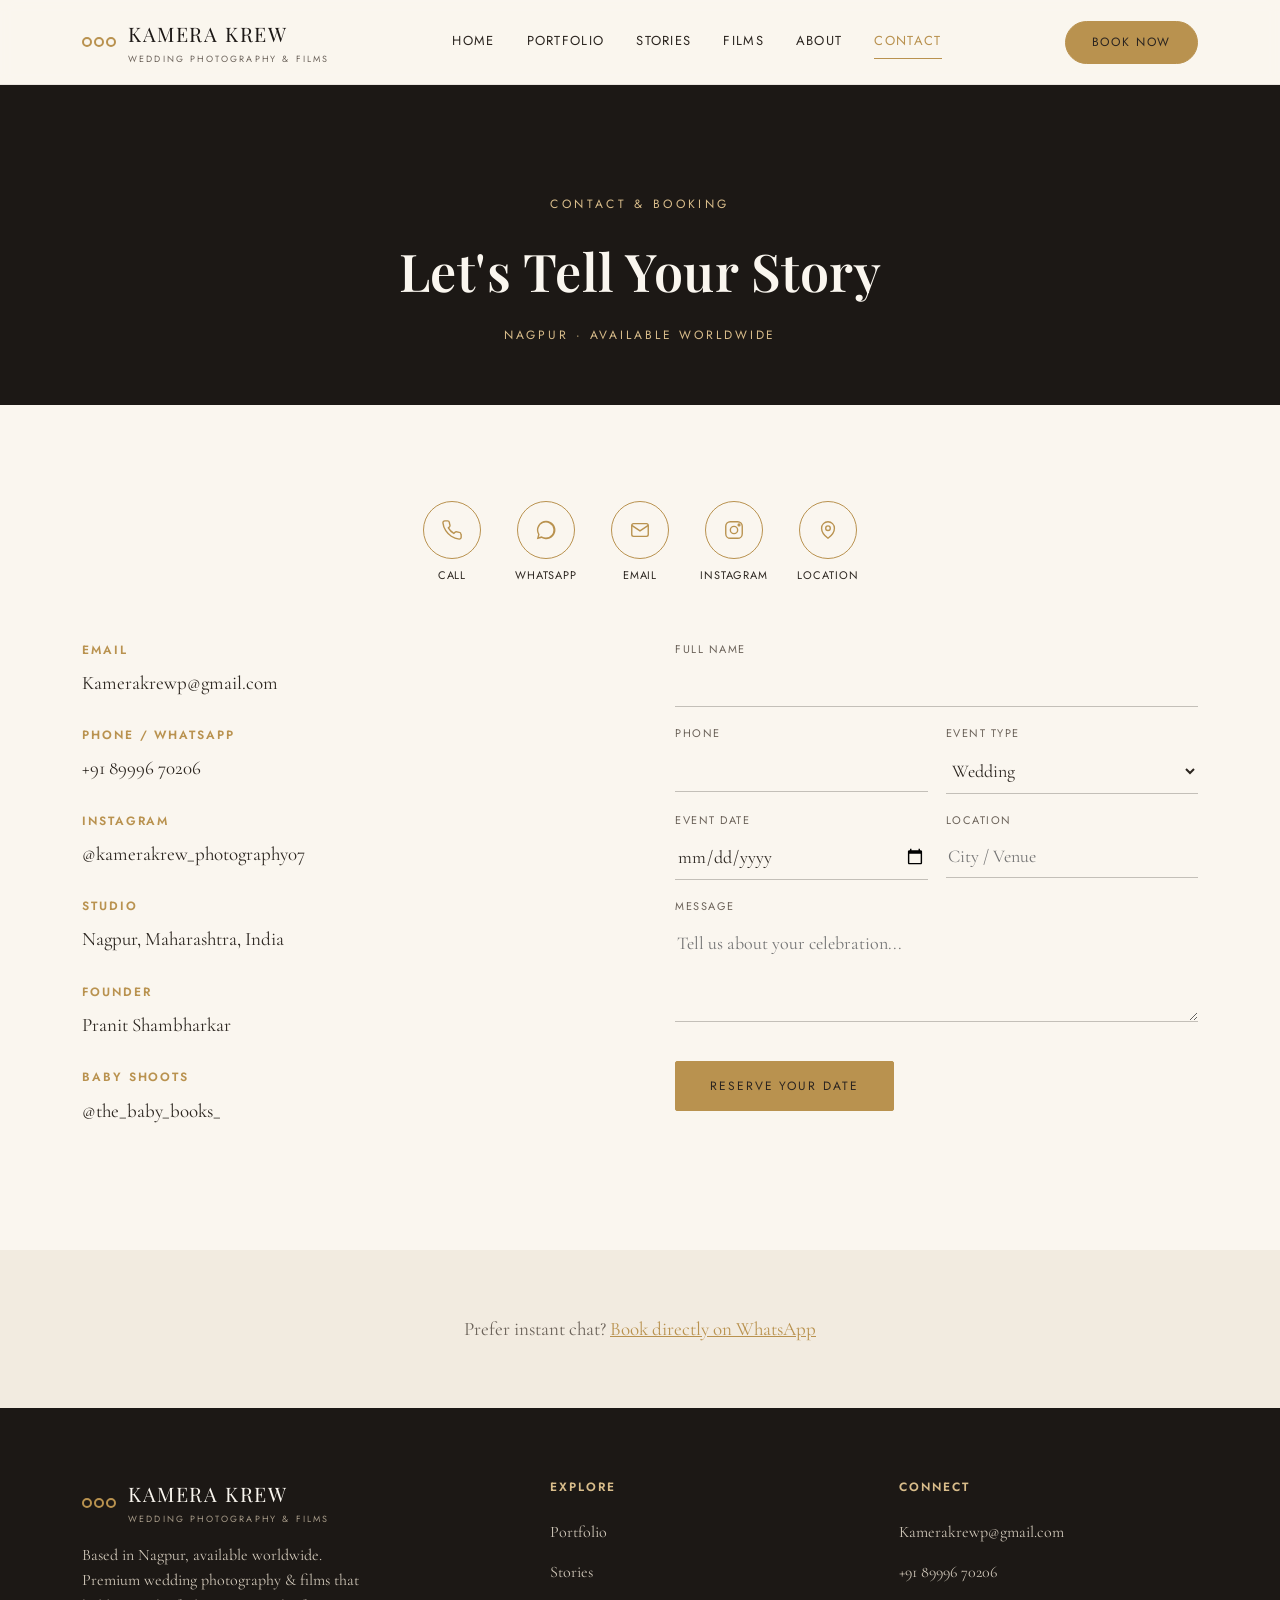
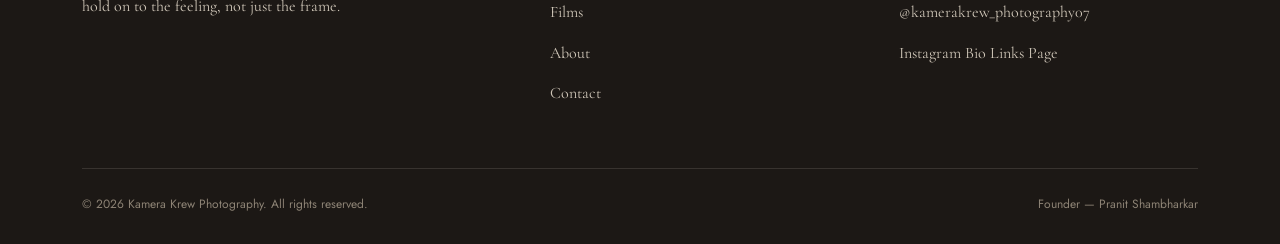
==== contact.html @ 0f98f1a6 "Add website files" ====
<!DOCTYPE html>
<html lang="en">
<head>
<meta charset="UTF-8">
<meta name="viewport" content="width=device-width, initial-scale=1.0">
<title>Contact &amp; Booking | Kamera Krew</title>
<meta name="description" content="Book your wedding shoot with Kamera Krew — Call, WhatsApp, Email or fill our inquiry form.">
<link rel="preconnect" href="https://fonts.googleapis.com">
<link href="https://fonts.googleapis.com/css2?family=Playfair+Display:wght@500;600;700&family=Cormorant+Garamond:wght@400;500;600&family=Jost:wght@400;500;600&display=swap" rel="stylesheet">
<link rel="stylesheet" href="assets/style.css">
</head>
<body>

<header class="site-header">
  <div class="nav">
    <a href="index.html" class="logo">
      <span class="logo-mark"><span></span><span></span><span></span></span>
      <span class="logo-text">KAMERA KREW<small>Wedding Photography &amp; Films</small></span>
    </a>
    <nav class="nav-links">
      <a href="index.html">Home</a>
      <a href="portfolio.html">Portfolio</a>
      <a href="stories.html">Stories</a>
      <a href="films.html">Films</a>
      <a href="index.html#about">About</a>
      <a href="contact.html" class="active">Contact</a>    </nav>
      <a href="contact.html" class="nav-book">Book Now</a>
    <button class="nav-toggle" aria-label="Menu"><span></span><span></span><span></span></button>
  </div>
</header>

<section class="page-hero">
  <div class="wrap">
    <span class="eyebrow" style="color:var(--gold-light)">Contact &amp; Booking</span>
    <h1>Let's Tell Your Story</h1>
    <p>Nagpur · Available Worldwide</p>
  </div>
</section>

<section class="section">
  <div class="wrap">
    <div class="icon-row" style="margin-bottom:56px">
      <a class="icon-btn" href="tel:+918999670206">
        <span class="circle"><svg width="22" height="22" viewBox="0 0 24 24" fill="none" stroke="currentColor" stroke-width="1.5"><path d="M22 16.9v3a2 2 0 0 1-2.2 2 19.8 19.8 0 0 1-8.6-3.1 19.5 19.5 0 0 1-6-6A19.8 19.8 0 0 1 2.1 4.2 2 2 0 0 1 4.1 2h3a2 2 0 0 1 2 1.7c.1.9.3 1.8.6 2.6a2 2 0 0 1-.4 2.1L8 9.7a16 16 0 0 0 6 6l1.3-1.3a2 2 0 0 1 2.1-.4c.8.3 1.7.5 2.6.6a2 2 0 0 1 1.7 2z"/></svg></span>
        Call
      </a>
      <a class="icon-btn" href="https://wa.me/918999670206" target="_blank" rel="noopener">
        <span class="circle"><svg width="22" height="22" viewBox="0 0 24 24" fill="currentColor"><path d="M12 2a10 10 0 0 0-8.6 15L2 22l5.2-1.4A10 10 0 1 0 12 2zm0 18.2c-1.6 0-3.1-.4-4.4-1.2l-.3-.2-3.1.8.8-3-.2-.3A8.2 8.2 0 1 1 12 20.2z"/></svg></span>
        WhatsApp
      </a>
      <a class="icon-btn" href="mailto:Kamerakrewp@gmail.com">
        <span class="circle"><svg width="22" height="22" viewBox="0 0 24 24" fill="none" stroke="currentColor" stroke-width="1.5"><rect x="3" y="5" width="18" height="14" rx="2"/><path d="M3 7l9 6 9-6"/></svg></span>
        Email
      </a>
      <a class="icon-btn" href="https://instagram.com/kamerakrew_photography07" target="_blank" rel="noopener">
        <span class="circle"><svg width="22" height="22" viewBox="0 0 24 24" fill="none" stroke="currentColor" stroke-width="1.5"><rect x="3" y="3" width="18" height="18" rx="5"/><circle cx="12" cy="12" r="4"/><circle cx="17.5" cy="6.5" r="1"/></svg></span>
        Instagram
      </a>
      <a class="icon-btn" href="https://maps.google.com/?q=Nagpur,Maharashtra" target="_blank" rel="noopener">
        <span class="circle"><svg width="22" height="22" viewBox="0 0 24 24" fill="none" stroke="currentColor" stroke-width="1.5"><path d="M12 21s-7-5.2-7-11a7 7 0 0 1 14 0c0 5.8-7 11-7 11z"/><circle cx="12" cy="10" r="2.5"/></svg></span>
        Location
      </a>
    </div>

    <div class="contact-grid">
      <div class="contact-info">
        <div class="item"><h4>Email</h4><a href="mailto:Kamerakrewp@gmail.com">Kamerakrewp@gmail.com</a></div>
        <div class="item"><h4>Phone / WhatsApp</h4><a href="tel:+918999670206">+91 89996 70206</a></div>
        <div class="item"><h4>Instagram</h4><a href="https://instagram.com/kamerakrew_photography07" target="_blank" rel="noopener">@kamerakrew_photography07</a></div>
        <div class="item"><h4>Studio</h4><p>Nagpur, Maharashtra, India</p></div>
        <div class="item"><h4>Founder</h4><p>Pranit Shambharkar</p></div>
        <div class="item"><h4>Baby Shoots</h4><a href="https://instagram.com/the_baby_books_" target="_blank" rel="noopener">@the_baby_books_</a></div>
      </div>

      <form id="contact-form">
        <div>
          <label for="name">Full Name</label>
          <input type="text" id="name" name="name" required>
        </div>
        <div class="row-2">
          <div>
            <label for="phone">Phone</label>
            <input type="tel" id="phone" name="phone" required>
          </div>
          <div>
            <label for="eventType">Event Type</label>
            <select id="eventType" name="eventType">
              <option>Wedding</option>
              <option>Pre-Wedding</option>
              <option>Engagement</option>
              <option>Haldi</option>
              <option>Mehendi</option>
              <option>Reception</option>
              <option>Destination Wedding</option>
              <option>Baby Shoot</option>
              <option>Event</option>
              <option>Other</option>
            </select>
          </div>
        </div>
        <div class="row-2">
          <div>
            <label for="eventDate">Event Date</label>
            <input type="date" id="eventDate" name="eventDate">
          </div>
          <div>
            <label for="location">Location</label>
            <input type="text" id="location" name="location" placeholder="City / Venue">
          </div>
        </div>
        <div>
          <label for="message">Message</label>
          <textarea id="message" name="message" required placeholder="Tell us about your celebration..."></textarea>
        </div>
        <button type="submit" class="btn btn-solid">Reserve Your Date</button>
      </form>
    </div>
  </div>
</section>

<section class="section-tight bg-ivory-2 center">
  <div class="wrap">
    <p style="color:var(--text-muted)">Prefer instant chat? <a href="https://wa.me/918999670206" target="_blank" rel="noopener" style="color:var(--gold);text-decoration:underline">Book directly on WhatsApp</a></p>
  </div>
</section>

<footer class="site-footer">
  <div class="wrap">
    <div class="footer-grid">
      <div>
        <div class="logo" style="margin-bottom:16px">
          <span class="logo-mark"><span></span><span></span><span></span></span>
          <span class="logo-text" style="color:var(--ivory)">KAMERA KREW<small style="color:#a89c8a">Wedding Photography &amp; Films</small></span>
        </div>
        <p style="max-width:36ch">Based in Nagpur, available worldwide. Premium wedding photography &amp; films that hold on to the feeling, not just the frame.</p>
      </div>
      <div>
        <h4>Explore</h4>
        <ul>
          <li><a href="portfolio.html">Portfolio</a></li>
          <li><a href="stories.html">Stories</a></li>
          <li><a href="films.html">Films</a></li>
          <li><a href="index.html#about">About</a></li>
          <li><a href="contact.html">Contact</a></li>
        </ul>
      </div>
      <div>
        <h4>Connect</h4>
        <ul>
          <li><a href="mailto:Kamerakrewp@gmail.com">Kamerakrewp@gmail.com</a></li>
          <li><a href="tel:+918999670206">+91 89996 70206</a></li>
          <li><a href="https://instagram.com/kamerakrew_photography07" target="_blank" rel="noopener">@kamerakrew_photography07</a></li>
          <li><a href="links.html">Instagram Bio Links Page</a></li>
        </ul>
      </div>
    </div>
    <div class="footer-bottom">
      <span>&copy; 2026 Kamera Krew Photography. All rights reserved.</span>
      <span>Founder — Pranit Shambharkar</span>
    </div>
  </div>
</footer>

<script src="assets/script.js"></script>
</body>
</html>
---- assets/style.css ----
/* ===== Kamera Krew — Wedding Photography & Films — v2 (Premium) ===== */
:root{
  --ivory:#faf6ef;
  --ivory-2:#f2ebe0;
  --charcoal:#1c1815;
  --charcoal-soft:#2a2420;
  --gold:#b9924f;
  --gold-light:#d9bd8b;
  --rose:#c9a196;
  --text:#2c2620;
  --text-muted:#6b6259;
  --serif:'Playfair Display', Georgia, serif;
  --body:'Cormorant Garamond', 'Georgia', serif;
  --sans:'Jost', 'Helvetica Neue', Arial, sans-serif;
  --maxw:1180px;
}

*{box-sizing:border-box;margin:0;padding:0}
html{scroll-behavior:smooth}
body{
  font-family:var(--body);
  background:var(--ivory);
  color:var(--text);
  font-size:19px;
  line-height:1.6;
}
img{max-width:100%;display:block}
a{color:inherit;text-decoration:none}
.wrap{max-width:var(--maxw);margin:0 auto;padding:0 32px}
h1,h2,h3,h4{font-family:var(--serif);font-weight:600;letter-spacing:.01em;color:var(--charcoal)}
.eyebrow{
  font-family:var(--sans);font-size:12px;letter-spacing:.28em;text-transform:uppercase;
  color:var(--gold);display:block;margin-bottom:14px;
}
.center{text-align:center}
.section{padding:96px 0;scroll-margin-top:88px}
.section-tight{padding:64px 0}
.bg-charcoal{background:var(--charcoal);color:var(--ivory)}
.bg-charcoal h1,.bg-charcoal h2,.bg-charcoal h3{color:var(--ivory)}
.bg-ivory-2{background:var(--ivory-2)}

/* ---- Nav ---- */
.site-header{
  position:sticky;top:0;z-index:100;
  background:rgba(250,246,239,.94);
  backdrop-filter:blur(6px);
  border-bottom:1px solid rgba(28,24,21,.08);
  transition:box-shadow .3s ease, padding .3s ease;
}
.site-header.scrolled{box-shadow:0 8px 24px rgba(28,24,21,.07)}
.nav{
  display:flex;align-items:center;justify-content:space-between;
  padding:18px 32px;max-width:var(--maxw);margin:0 auto;transition:padding .3s ease;
}
.site-header.scrolled .nav{padding:12px 32px}
.logo{display:flex;align-items:center;gap:12px;font-family:var(--sans)}
.logo-mark{display:flex;gap:2px}
.logo-mark span{width:10px;height:10px;border-radius:50%;border:2px solid var(--gold);background:transparent}
.logo-text{font-family:var(--serif);font-size:20px;letter-spacing:.08em;color:var(--charcoal)}
.logo-text small{display:block;font-family:var(--sans);font-size:9px;letter-spacing:.24em;color:var(--text-muted);font-weight:400;text-transform:uppercase;margin-top:2px}
.nav-links{display:flex;align-items:center;gap:32px;font-family:var(--sans);font-size:13px;letter-spacing:.1em;text-transform:uppercase}
.nav-links a{padding:6px 0;border-bottom:1px solid transparent;transition:.2s}
.nav-links a:hover,.nav-links a.active{border-color:var(--gold);color:var(--gold)}
.nav-book{
  font-family:var(--sans);font-size:12px;letter-spacing:.14em;text-transform:uppercase;
  background:var(--gold);color:var(--charcoal-soft)!important;padding:11px 26px;border-radius:30px;
  border:1px solid var(--gold)!important;transition:.25s ease;
}
.nav-book:hover{background:transparent;color:var(--gold)!important;transform:translateY(-2px);box-shadow:0 10px 22px rgba(185,146,79,.3)}
.nav-toggle{display:none;flex-direction:column;gap:5px;background:none;border:none;cursor:pointer;padding:6px}
.nav-toggle span{width:24px;height:2px;background:var(--charcoal)}
.nav-links.open{
  display:flex;position:absolute;top:100%;left:0;right:0;background:var(--ivory);
  flex-direction:column;align-items:flex-start;padding:20px 32px;gap:18px;border-top:1px solid rgba(28,24,21,.08);
}

/* ---- Buttons ---- */
.btn{
  display:inline-block;font-family:var(--sans);font-size:12px;letter-spacing:.16em;
  text-transform:uppercase;padding:15px 34px;border:1px solid var(--gold);border-radius:2px;
  transition:.25s ease;color:var(--charcoal);cursor:pointer;background:transparent;
}
.btn:hover{background:var(--gold);color:var(--ivory);transform:translateY(-3px);box-shadow:0 10px 22px rgba(185,146,79,.35)}
.btn-solid{background:var(--gold);color:var(--charcoal-soft);border-color:var(--gold)}
.btn-solid:hover{background:transparent;color:var(--gold)}
.btn-light{border-color:var(--ivory);color:var(--ivory)}
.btn-light:hover{background:var(--ivory);color:var(--charcoal)}
.btn-sm{padding:10px 22px;font-size:11px}

/* ---- Hero ---- */
.hero{
  position:relative;height:92vh;min-height:560px;
  display:flex;align-items:center;justify-content:center;
  background:var(--charcoal);overflow:hidden;scroll-margin-top:0;
}
.hero.hero-sm{height:56vh;min-height:360px}
.hero .ph-box{position:absolute;inset:0}
.hero::after{content:'';position:absolute;inset:0;background:linear-gradient(180deg,rgba(15,12,10,.35),rgba(15,12,10,.65))}
.hero-content{position:relative;z-index:2;text-align:center;color:var(--ivory)}
.hero-content .logo-mark{justify-content:center;margin-bottom:22px}
.hero-content .logo-mark span{border-color:var(--gold-light)}
.hero-content h1{font-size:clamp(38px,6vw,68px);color:var(--ivory);letter-spacing:.03em}
.hero-content p.tagline{font-family:var(--sans);letter-spacing:.3em;text-transform:uppercase;font-size:13px;margin-top:16px;color:var(--gold-light)}
.hero-content .loc{margin-top:8px;font-family:var(--body);font-style:italic;color:#e6ddd0}
.hero-content .btn{margin-top:12px}

/* ---- Hero CTA trio (Call / WhatsApp / Instagram) ---- */
.cta-trio{display:flex;justify-content:center;gap:16px;flex-wrap:wrap;margin-top:34px}
.cta-pill{
  display:flex;align-items:center;gap:10px;font-family:var(--sans);font-size:12px;letter-spacing:.12em;
  text-transform:uppercase;padding:14px 24px;border-radius:34px;border:1px solid rgba(250,246,239,.5);
  color:var(--ivory);transition:.3s ease;background:rgba(250,246,239,.06);backdrop-filter:blur(4px);
}
.cta-pill svg{width:16px;height:16px;flex:none}
.cta-pill:hover{background:var(--gold);border-color:var(--gold);color:var(--charcoal-soft);transform:translateY(-4px);box-shadow:0 14px 28px rgba(185,146,79,.35)}
.cta-pill.whatsapp:hover{background:#25D366;border-color:#25D366;color:#0b2a17}
.cta-pill.call:hover{background:var(--gold-light);border-color:var(--gold-light);color:var(--charcoal-soft)}
.cta-pill.insta:hover{background:linear-gradient(135deg,#f58529,#dd2a7b,#8134af);border-color:transparent;color:#fff}

/* ---- Placeholder / photo tile system ---- */
.ph{position:relative;width:100%;height:100%;overflow:hidden;background:linear-gradient(150deg,#33291f,#171310);border-radius:10px;box-shadow:0 14px 34px rgba(28,24,21,.10)}
.ph img{width:100%;height:100%;object-fit:cover;position:absolute;inset:0;transition:transform .6s cubic-bezier(.22,.61,.36,1)}
.hero .ph,.hero .ph img{border-radius:0;box-shadow:none}
.grid .ph{cursor:zoom-in}
.grid .ph::after{
  content:'';position:absolute;inset:0;background:linear-gradient(180deg,rgba(20,16,12,0) 55%,rgba(20,16,12,.55) 100%);
  opacity:0;transition:opacity .4s ease;pointer-events:none;
}
.grid .ph:hover img{transform:scale(1.07)}
.grid .ph:hover::after{opacity:1}
.grid .ph .view-icon{
  position:absolute;right:14px;bottom:14px;width:34px;height:34px;border-radius:50%;
  border:1px solid rgba(250,246,239,.7);color:var(--ivory);display:flex;align-items:center;justify-content:center;
  opacity:0;transform:translateY(8px);transition:.35s ease;z-index:2;
}
.grid .ph:hover .view-icon{opacity:1;transform:translateY(0)}
.ph .ph-fallback{
  position:absolute;inset:0;display:none;flex-direction:column;align-items:center;justify-content:center;
  gap:10px;color:var(--gold-light);text-align:center;padding:16px;
  font-family:var(--sans);font-size:11px;letter-spacing:.08em;text-transform:uppercase;
}
.ph .ph-fallback svg{width:30px;height:30px;opacity:.7}
.ph .ph-fallback .fname{color:#c9b58c;font-size:10px;letter-spacing:.03em;text-transform:none;opacity:.8}
.ph img.lazy{opacity:0;transition:opacity .5s ease, transform .6s cubic-bezier(.22,.61,.36,1)}
.ph img.lazy.loaded{opacity:1}

/* ---- Grids ---- */
.grid{display:grid;gap:22px}
.grid-2{grid-template-columns:1fr 1fr}
.grid-3{grid-template-columns:repeat(3,1fr)}
.grid-4{grid-template-columns:repeat(4,1fr)}
.tile{aspect-ratio:3/4}
.tile.wide{aspect-ratio:4/3}
.tile.tall{aspect-ratio:2/3}

/* ---- Masonry (gallery pages) ---- */
.masonry{column-count:3;column-gap:22px}
.masonry .ph{margin-bottom:22px;break-inside:avoid;width:100%;aspect-ratio:auto}
.masonry .ph img{position:static;object-fit:cover;width:100%;height:auto}
@media(max-width:900px){.masonry{column-count:2}}
@media(max-width:560px){.masonry{column-count:1}}

/* ---- Video cards ---- */
.video-card{position:relative;aspect-ratio:16/9;border-radius:10px;overflow:hidden;cursor:pointer;background:linear-gradient(150deg,#33291f,#171310)}
.video-card img{width:100%;height:100%;object-fit:cover}
.video-card .play{
  position:absolute;inset:0;display:flex;align-items:center;justify-content:center;
  background:rgba(15,12,10,.28);transition:.3s ease;
}
.video-card .play span{
  width:64px;height:64px;border-radius:50%;background:rgba(250,246,239,.92);color:var(--charcoal);
  display:flex;align-items:center;justify-content:center;transition:.3s ease;
}
.video-card:hover .play{background:rgba(15,12,10,.45)}
.video-card:hover .play span{transform:scale(1.1);background:var(--gold);color:var(--ivory)}

/* ---- Intro / split sections ---- */
.split{display:grid;grid-template-columns:1fr 1fr;gap:64px;align-items:center}
.split .ph{aspect-ratio:4/5;border-radius:2px}
.kicker-block p{color:var(--text-muted);margin-top:18px;max-width:46ch}
.kicker-block h2{font-size:clamp(28px,3.4vw,42px);line-height:1.15}

/* ---- Cards ---- */
.card{background:var(--ivory-2);padding:38px 30px;border:1px solid rgba(28,24,21,.06);border-radius:12px;transition:transform .35s ease, box-shadow .35s ease}
.card:hover{transform:translateY(-6px);box-shadow:0 20px 40px rgba(28,24,21,.09)}
.card h3{font-size:22px;margin-bottom:10px}
.card p{color:var(--text-muted);font-size:17px}
.icon-ring{width:52px;height:52px;border:1px solid var(--gold);border-radius:50%;display:flex;align-items:center;justify-content:center;margin-bottom:20px;color:var(--gold)}

/* ---- Quote / testimonials ---- */
.quote{max-width:720px;margin:0 auto;text-align:center}
.quote p{font-family:var(--serif);font-style:italic;font-size:clamp(22px,2.6vw,30px);color:var(--ivory);line-height:1.5}
.quote .who{margin-top:22px;font-family:var(--sans);font-size:12px;letter-spacing:.18em;text-transform:uppercase;color:var(--gold-light)}
.testimonial-grid{display:grid;grid-template-columns:repeat(3,1fr);gap:26px}
.testimonial-card{background:var(--ivory-2);border-radius:12px;padding:34px 28px;border:1px solid rgba(28,24,21,.06)}
.testimonial-card .stars{color:var(--gold);letter-spacing:3px;margin-bottom:14px;font-size:15px}
.testimonial-card p{font-family:var(--serif);font-style:italic;color:var(--text);font-size:18px;line-height:1.5}
.testimonial-card .who{margin-top:16px;font-family:var(--sans);font-size:11px;letter-spacing:.14em;text-transform:uppercase;color:var(--text-muted)}

/* ---- Stats ---- */
.stats{display:grid;grid-template-columns:repeat(3,1fr);gap:30px;text-align:center}
.stats .num{font-family:var(--serif);font-size:44px;color:var(--gold)}
.stats .lbl{font-family:var(--sans);font-size:12px;letter-spacing:.14em;text-transform:uppercase;color:var(--text-muted);margin-top:6px}

/* ---- Tabs / filters ---- */
.tabs{display:flex;gap:14px;justify-content:center;margin-bottom:48px;flex-wrap:wrap}
.tab-btn{
  font-family:var(--sans);font-size:12px;letter-spacing:.14em;text-transform:uppercase;
  padding:12px 26px;border:1px solid rgba(28,24,21,.2);border-radius:30px;background:transparent;cursor:pointer;transition:.2s;
}
.tab-btn:hover{border-color:var(--gold)}
.tab-btn.active{background:var(--charcoal);color:var(--ivory);border-color:var(--charcoal)}
.tab-panel{display:none;scroll-margin-top:260px}
.tab-panel.active{display:block}
.gallery-heading{text-align:center;margin-bottom:36px}
.gallery-heading h3{font-size:28px}
.gallery-heading p{font-family:var(--sans);font-size:12px;letter-spacing:.18em;text-transform:uppercase;color:var(--gold);margin-top:8px}

/* ---- Page header / gallery hero banner ---- */
.page-hero{background:var(--charcoal);color:var(--ivory);padding:110px 0 60px;text-align:center;scroll-margin-top:0}
.page-hero h1{color:var(--ivory);font-size:clamp(32px,5vw,52px)}
.page-hero p{font-family:var(--sans);letter-spacing:.24em;text-transform:uppercase;font-size:12px;color:var(--gold-light);margin-top:14px}
.page-hero.has-bg{position:relative;overflow:hidden;padding:150px 0 80px}
.page-hero.has-bg .ph-box{position:absolute;inset:0;z-index:0}
.page-hero.has-bg::after{content:'';position:absolute;inset:0;background:linear-gradient(180deg,rgba(15,12,10,.45),rgba(15,12,10,.78));z-index:1}
.page-hero.has-bg .wrap{position:relative;z-index:2}

/* ---- Services ---- */
.service-row{display:grid;grid-template-columns:1fr 1fr;gap:60px;align-items:center;padding:70px 0;border-bottom:1px solid rgba(28,24,21,.08)}
.service-row:last-child{border-bottom:none}
.service-row.reverse .ph{order:2}
.service-row .ph{aspect-ratio:4/3}
.service-row h3{font-size:30px}
.service-row .num{font-family:var(--serif);font-style:italic;color:var(--gold);font-size:16px;margin-bottom:12px;display:block}
.service-row p{color:var(--text-muted);margin-top:16px}
.service-row ul{margin-top:18px;padding-left:0;list-style:none}
.service-row li{padding-left:22px;position:relative;color:var(--text-muted);margin-bottom:8px}
.service-row li::before{content:'—';position:absolute;left:0;color:var(--gold)}

/* ---- Contact ---- */
.contact-grid{display:grid;grid-template-columns:1fr 1fr;gap:70px}
.contact-info .item{margin-bottom:28px}
.contact-info .item h4{font-family:var(--sans);font-size:12px;letter-spacing:.16em;text-transform:uppercase;color:var(--gold);margin-bottom:8px}
.contact-info .item a,.contact-info .item p{font-size:19px}
form{display:flex;flex-direction:column;gap:18px}
form .row-2{display:grid;grid-template-columns:1fr 1fr;gap:18px}
form label{font-family:var(--sans);font-size:11px;letter-spacing:.14em;text-transform:uppercase;color:var(--text-muted);margin-bottom:6px;display:block}
form input,form select,form textarea{
  width:100%;background:transparent;border:none;border-bottom:1px solid rgba(28,24,21,.25);
  padding:10px 2px;font-family:var(--body);font-size:18px;color:var(--text);
}
form input:focus,form select:focus,form textarea:focus{outline:none;border-color:var(--gold)}
form textarea{resize:vertical;min-height:100px}
form button{margin-top:12px;align-self:flex-start;border:1px solid var(--gold);background:var(--gold);color:var(--charcoal-soft);cursor:pointer;font-family:var(--sans)}
form button:hover{background:transparent;color:var(--gold)}

/* ---- Contact icon row ---- */
.icon-row{display:flex;justify-content:center;gap:18px;flex-wrap:wrap}
.icon-btn{display:flex;flex-direction:column;align-items:center;gap:8px;width:76px;font-family:var(--sans);font-size:11px;letter-spacing:.08em;text-transform:uppercase}
.icon-btn .circle{width:58px;height:58px;border-radius:50%;display:flex;align-items:center;justify-content:center;border:1px solid var(--gold);color:var(--gold);transition:.25s ease;background:transparent}
.icon-btn:hover .circle{background:var(--gold);color:var(--ivory);transform:translateY(-4px);box-shadow:0 12px 24px rgba(185,146,79,.3)}
.bg-charcoal .icon-btn{color:var(--gold-light)}
.bg-charcoal .icon-btn .circle{border-color:var(--gold-light);color:var(--gold-light)}
.bg-charcoal .icon-btn:hover .circle{background:var(--gold-light);color:var(--charcoal)}

/* ---- Quick links stack ---- */
.link-stack{max-width:460px;margin:0 auto;display:flex;flex-direction:column;gap:14px}
.link-item{display:flex;align-items:center;gap:16px;padding:16px 22px;border:1px solid rgba(28,24,21,.14);border-radius:40px;transition:.25s ease;background:var(--ivory)}
.link-item:hover{border-color:var(--gold);background:var(--ivory-2);transform:translateY(-2px);box-shadow:0 10px 26px rgba(28,24,21,.08)}
.link-item .li-icon{width:38px;height:38px;flex:none;border-radius:50%;background:var(--charcoal);color:var(--gold-light);display:flex;align-items:center;justify-content:center}
.link-item .li-label{font-family:var(--sans);font-size:14px;letter-spacing:.06em;text-transform:uppercase;flex:1;color:var(--charcoal)}
.link-item .li-arrow{color:var(--gold);font-size:18px}

/* ---- Links (Instagram bio) page — big premium buttons ---- */
.links-page{min-height:100vh;background:var(--charcoal);padding:70px 20px 50px;display:flex;flex-direction:column;align-items:center}
.links-avatar{width:104px;height:104px;border-radius:50%;border:2px solid var(--gold);display:flex;align-items:center;justify-content:center;margin-bottom:22px;background:var(--charcoal-soft)}
.links-page h1{color:var(--ivory);font-size:30px;text-align:center}
.links-page .sub{color:var(--gold-light);font-family:var(--sans);font-size:12px;letter-spacing:.24em;text-transform:uppercase;margin-top:10px;text-align:center}
.links-page .icon-row{margin-top:26px;margin-bottom:36px}
.links-btns{width:100%;max-width:460px;display:flex;flex-direction:column;gap:14px}
.link-btn-lg{
  display:flex;align-items:center;gap:16px;padding:20px 26px;border-radius:16px;
  background:rgba(250,246,239,.05);border:1px solid rgba(250,246,239,.16);color:var(--ivory);
  transition:.3s ease;backdrop-filter:blur(4px);
}
.link-btn-lg .lb-icon{width:42px;height:42px;flex:none;border-radius:50%;background:var(--gold);color:var(--charcoal-soft);display:flex;align-items:center;justify-content:center}
.link-btn-lg .lb-label{flex:1;font-family:var(--sans);font-size:15px;letter-spacing:.08em;text-transform:uppercase}
.link-btn-lg .lb-arrow{color:var(--gold-light)}
.link-btn-lg:hover{background:var(--gold);border-color:var(--gold);color:var(--charcoal-soft);transform:translateY(-3px) scale(1.02);box-shadow:0 16px 30px rgba(185,146,79,.3)}
.link-btn-lg:hover .lb-icon{background:var(--charcoal);color:var(--gold-light)}
.link-btn-lg:hover .lb-arrow{color:var(--charcoal-soft)}
.link-btn-lg.primary{background:var(--gold);border-color:var(--gold);color:var(--charcoal-soft)}
.link-btn-lg.primary .lb-icon{background:var(--charcoal);color:var(--gold-light)}
.links-page .site-footer-note{margin-top:40px;color:#8d8375;font-family:var(--sans);font-size:11px;letter-spacing:.1em;text-transform:uppercase}

/* ---- Portfolio category cards ---- */
.category-grid{display:grid;grid-template-columns:repeat(3,1fr);gap:30px;margin-bottom:20px}
.category-card{position:relative;border-radius:14px;overflow:hidden;cursor:pointer;aspect-ratio:4/5}
.category-card .ph{border-radius:14px}
.category-card .cat-overlay{
  position:absolute;inset:0;z-index:2;display:flex;flex-direction:column;justify-content:flex-end;
  padding:26px;background:linear-gradient(180deg,rgba(20,16,12,0) 40%,rgba(15,12,10,.82) 100%);
}
.category-card .cat-name{font-family:var(--serif);font-size:23px;color:var(--ivory)}
.category-card .cat-count{font-family:var(--sans);font-size:11px;letter-spacing:.14em;text-transform:uppercase;color:var(--gold-light);margin-top:4px}
.category-card .cat-btn{
  margin-top:14px;align-self:flex-start;font-family:var(--sans);font-size:11px;letter-spacing:.12em;text-transform:uppercase;
  padding:9px 18px;border:1px solid var(--gold-light);color:var(--ivory);border-radius:24px;transition:.25s ease;opacity:0;transform:translateY(8px);
}
.category-card:hover .cat-btn{opacity:1;transform:translateY(0)}
.category-card:hover .cat-btn:hover{background:var(--gold);border-color:var(--gold);color:var(--charcoal-soft)}
.category-card:hover .ph img{transform:scale(1.08)}

/* ---- Gallery page prev/next category nav ---- */
.page-nav{display:flex;justify-content:space-between;align-items:center;padding:36px 0;border-top:1px solid rgba(28,24,21,.08);margin-top:20px}
.page-nav a{font-family:var(--sans);font-size:12px;letter-spacing:.12em;text-transform:uppercase;color:var(--text-muted);transition:.2s}
.page-nav a:hover{color:var(--gold)}
.page-nav .pn-dir{font-size:10px;letter-spacing:.2em;color:var(--gold);display:block;margin-bottom:4px}

/* ---- Footer ---- */
.site-footer{background:var(--charcoal);color:var(--ivory);padding:70px 0 30px}
.footer-grid{display:grid;grid-template-columns:1.4fr 1fr 1fr;gap:50px;padding-bottom:50px;border-bottom:1px solid rgba(250,246,239,.12)}
.site-footer h4{font-family:var(--sans);font-size:12px;letter-spacing:.16em;text-transform:uppercase;color:var(--gold-light);margin-bottom:18px}
.site-footer p,.site-footer a{color:#cfc6b8;font-size:16px}
.footer-grid ul{list-style:none}
.footer-grid li{margin-bottom:10px}
.footer-grid a:hover{color:var(--gold-light)}
.footer-bottom{display:flex;justify-content:space-between;padding-top:26px;font-family:var(--sans);font-size:12px;color:#8d8375;flex-wrap:wrap;gap:10px}

/* ---- Marquee ---- */
.marquee{background:var(--charcoal);color:var(--gold-light);overflow:hidden;padding:16px 0;border-top:1px solid rgba(250,246,239,.08);border-bottom:1px solid rgba(250,246,239,.08)}
.marquee-track{display:flex;width:max-content;animation:marquee 26s linear infinite}
.marquee-track span{font-family:var(--sans);font-size:13px;letter-spacing:.3em;text-transform:uppercase;padding:0 28px;white-space:nowrap;display:flex;align-items:center;gap:28px}
.marquee-track span::after{content:'✦';color:var(--gold);font-size:10px}
@keyframes marquee{from{transform:translateX(0)}to{transform:translateX(-50%)}}

/* ---- Scroll reveal ---- */
.reveal{opacity:0;transform:translateY(26px);transition:opacity .7s ease, transform .7s ease}
.reveal.in-view{opacity:1;transform:translateY(0)}
@media (prefers-reduced-motion: reduce){
  .reveal{opacity:1;transform:none;transition:none}
  .marquee-track{animation:none}
}

/* ---- Lightbox ---- */
.lightbox{position:fixed;inset:0;background:rgba(15,12,10,.94);z-index:1000;display:none;align-items:center;justify-content:center;padding:40px}
.lightbox.open{display:flex}
.lightbox img{max-width:min(90vw,1100px);max-height:82vh;object-fit:contain;border-radius:4px;box-shadow:0 20px 60px rgba(0,0,0,.5)}
.lightbox-close,.lightbox-prev,.lightbox-next{
  position:absolute;color:var(--ivory);background:rgba(250,246,239,.08);border:1px solid rgba(250,246,239,.25);
  border-radius:50%;width:46px;height:46px;display:flex;align-items:center;justify-content:center;cursor:pointer;transition:.2s;
}
.lightbox-close:hover,.lightbox-prev:hover,.lightbox-next:hover{background:var(--gold);border-color:var(--gold);color:var(--charcoal)}
.lightbox-close{top:24px;right:24px}
.lightbox-prev{left:24px;top:50%;transform:translateY(-50%)}
.lightbox-next{right:24px;top:50%;transform:translateY(-50%)}
.lightbox-count{position:absolute;bottom:24px;left:50%;transform:translateX(-50%);color:var(--gold-light);font-family:var(--sans);font-size:12px;letter-spacing:.14em}
@media(max-width:640px){
  .lightbox-prev,.lightbox-next{width:38px;height:38px}
  .lightbox-close{top:14px;right:14px}
  .lightbox-prev{left:10px}
  .lightbox-next{right:10px}
}

/* ---- Responsive ---- */
@media(max-width:880px){
  .nav-links{display:none}
  .nav-toggle{display:flex}
  .split,.service-row,.service-row.reverse .ph{grid-template-columns:1fr}
  .service-row.reverse .ph{order:0}
  .grid-2,.grid-3,.grid-4{grid-template-columns:1fr 1fr}
  .stats{grid-template-columns:1fr}
  .contact-grid{grid-template-columns:1fr}
  .footer-grid{grid-template-columns:1fr}
  .category-grid{grid-template-columns:repeat(2,1fr)}
  .testimonial-grid{grid-template-columns:1fr}
  form .row-2{grid-template-columns:1fr}
}
@media(max-width:560px){
  .grid-2,.grid-3,.grid-4{grid-template-columns:1fr}
  .section{padding:64px 0}
  .category-grid{grid-template-columns:1fr 1fr;gap:16px}
  .cta-trio{gap:10px}
  .cta-pill{padding:12px 16px;font-size:11px}
}
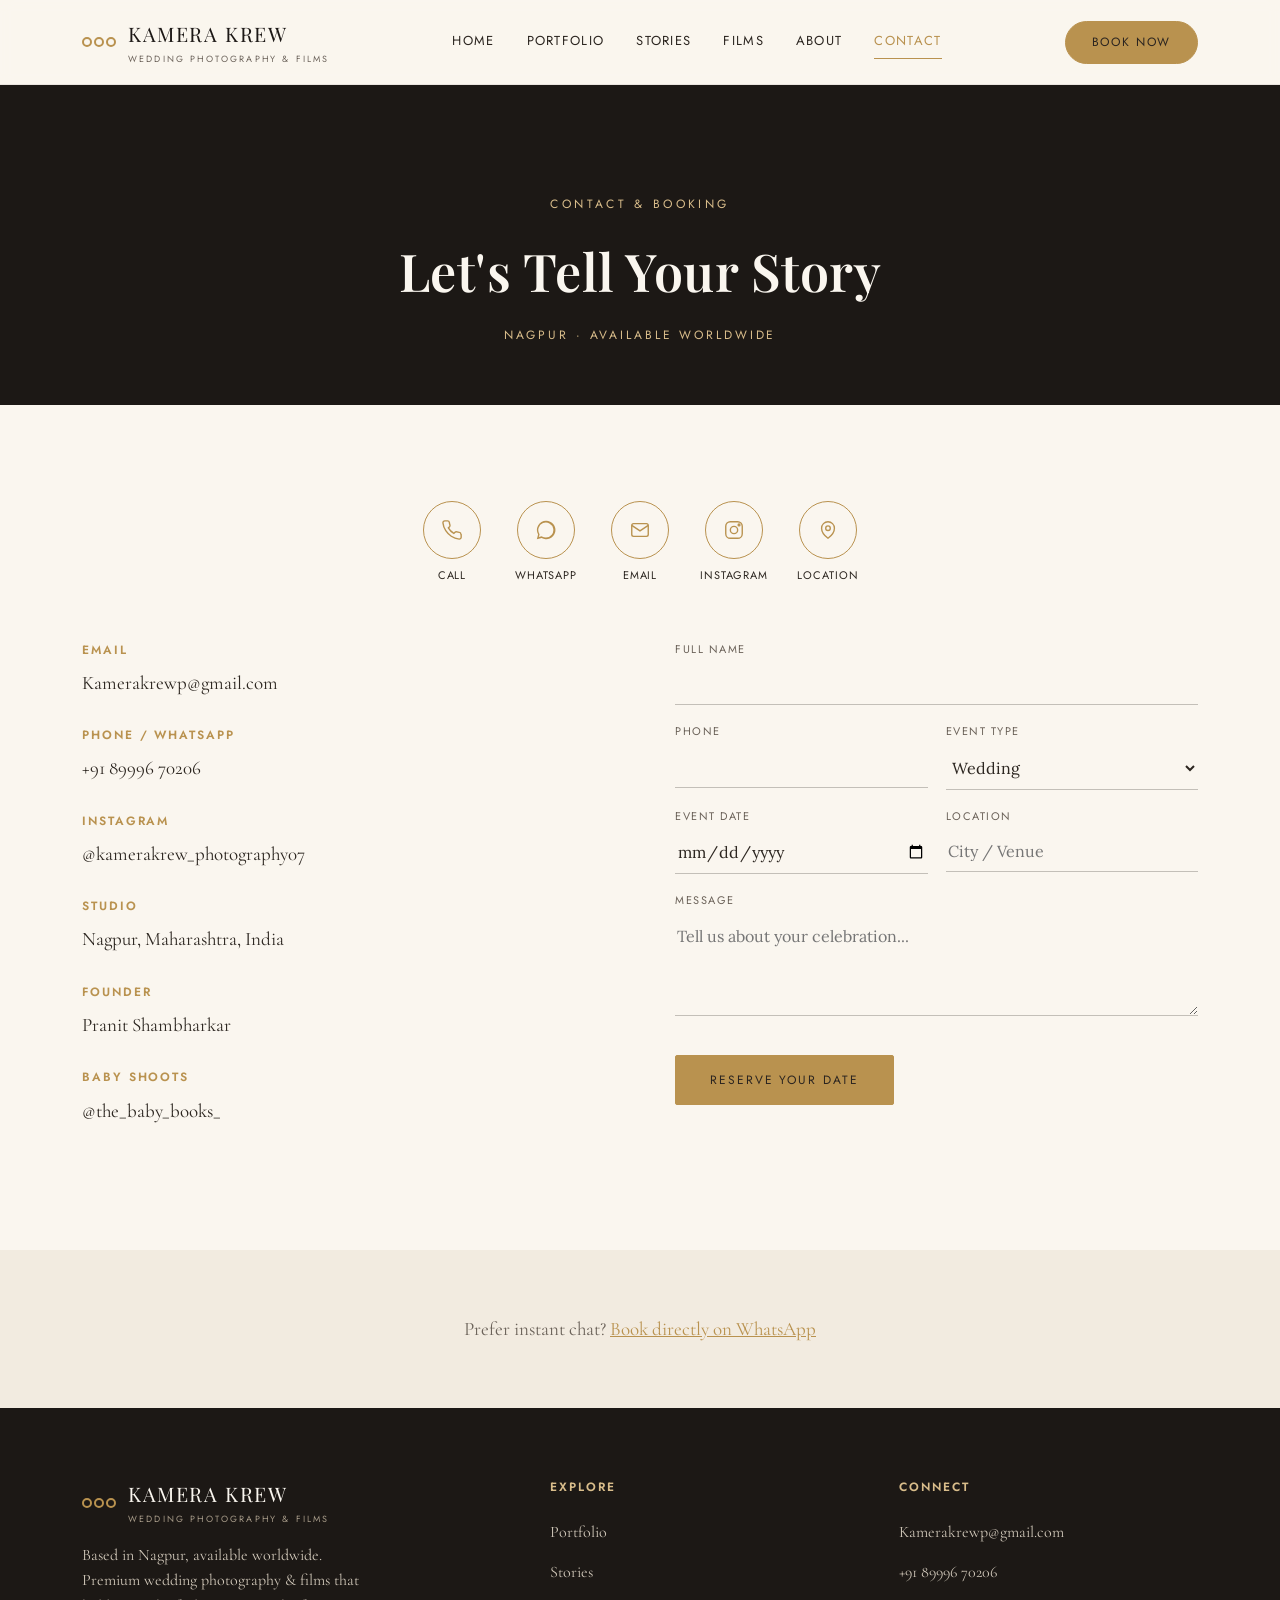
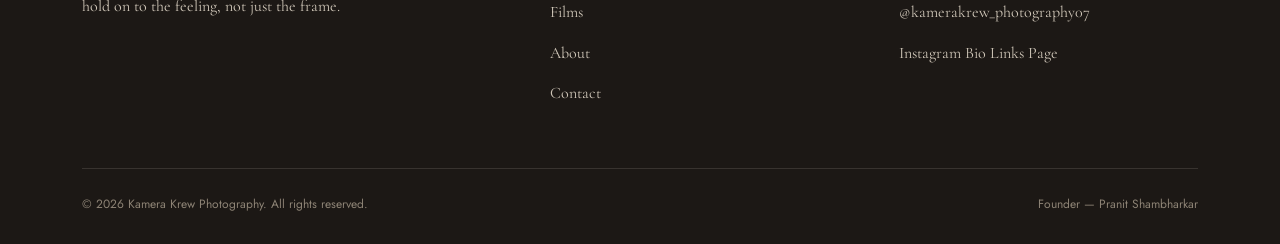
==== commit 380789ee: "Change form font to Lora Co-Authored-By: Claude Fable 5 <noreply@anthropic.com>" ====
--- a/contact.html
+++ b/contact.html
@@ -6,7 +6,7 @@
 <title>Contact &amp; Booking | Kamera Krew</title>
 <meta name="description" content="Book your wedding shoot with Kamera Krew — Call, WhatsApp, Email or fill our inquiry form.">
 <link rel="preconnect" href="https://fonts.googleapis.com">
-<link href="https://fonts.googleapis.com/css2?family=Playfair+Display:wght@500;600;700&family=Cormorant+Garamond:wght@400;500;600&family=Jost:wght@400;500;600&display=swap" rel="stylesheet">
+<link href="https://fonts.googleapis.com/css2?family=Playfair+Display:wght@500;600;700&family=Cormorant+Garamond:wght@400;500;600&family=Jost:wght@400;500;600&family=Lora:ital,wght@0,400;0,500;1,400&display=swap" rel="stylesheet">
 <link rel="stylesheet" href="assets/style.css">
 </head>
 <body>
--- a/assets/style.css
+++ b/assets/style.css
@@ -11,6 +11,7 @@
   --text-muted:#6b6259;
   --serif:'Playfair Display', Georgia, serif;
   --body:'Cormorant Garamond', 'Georgia', serif;
+  --form:'Lora', 'Georgia', serif;
   --sans:'Jost', 'Helvetica Neue', Arial, sans-serif;
   --maxw:1180px;
 }
@@ -116,6 +117,7 @@
 .cta-pill.whatsapp:hover{background:#25D366;border-color:#25D366;color:#0b2a17}
 .cta-pill.call:hover{background:var(--gold-light);border-color:var(--gold-light);color:var(--charcoal-soft)}
 .cta-pill.insta:hover{background:linear-gradient(135deg,#f58529,#dd2a7b,#8134af);border-color:transparent;color:#fff}
+.cta-pill.youtube:hover{background:#FF0000;border-color:#FF0000;color:#fff}
 
 /* ---- Placeholder / photo tile system ---- */
 .ph{position:relative;width:100%;height:100%;overflow:hidden;background:linear-gradient(150deg,#33291f,#171310);border-radius:10px;box-shadow:0 14px 34px rgba(28,24,21,.10)}
@@ -247,7 +249,7 @@
 form label{font-family:var(--sans);font-size:11px;letter-spacing:.14em;text-transform:uppercase;color:var(--text-muted);margin-bottom:6px;display:block}
 form input,form select,form textarea{
   width:100%;background:transparent;border:none;border-bottom:1px solid rgba(28,24,21,.25);
-  padding:10px 2px;font-family:var(--body);font-size:18px;color:var(--text);
+  padding:10px 2px;font-family:var(--form);font-size:16px;color:var(--text);
 }
 form input:focus,form select:focus,form textarea:focus{outline:none;border-color:var(--gold)}
 form textarea{resize:vertical;min-height:100px}
